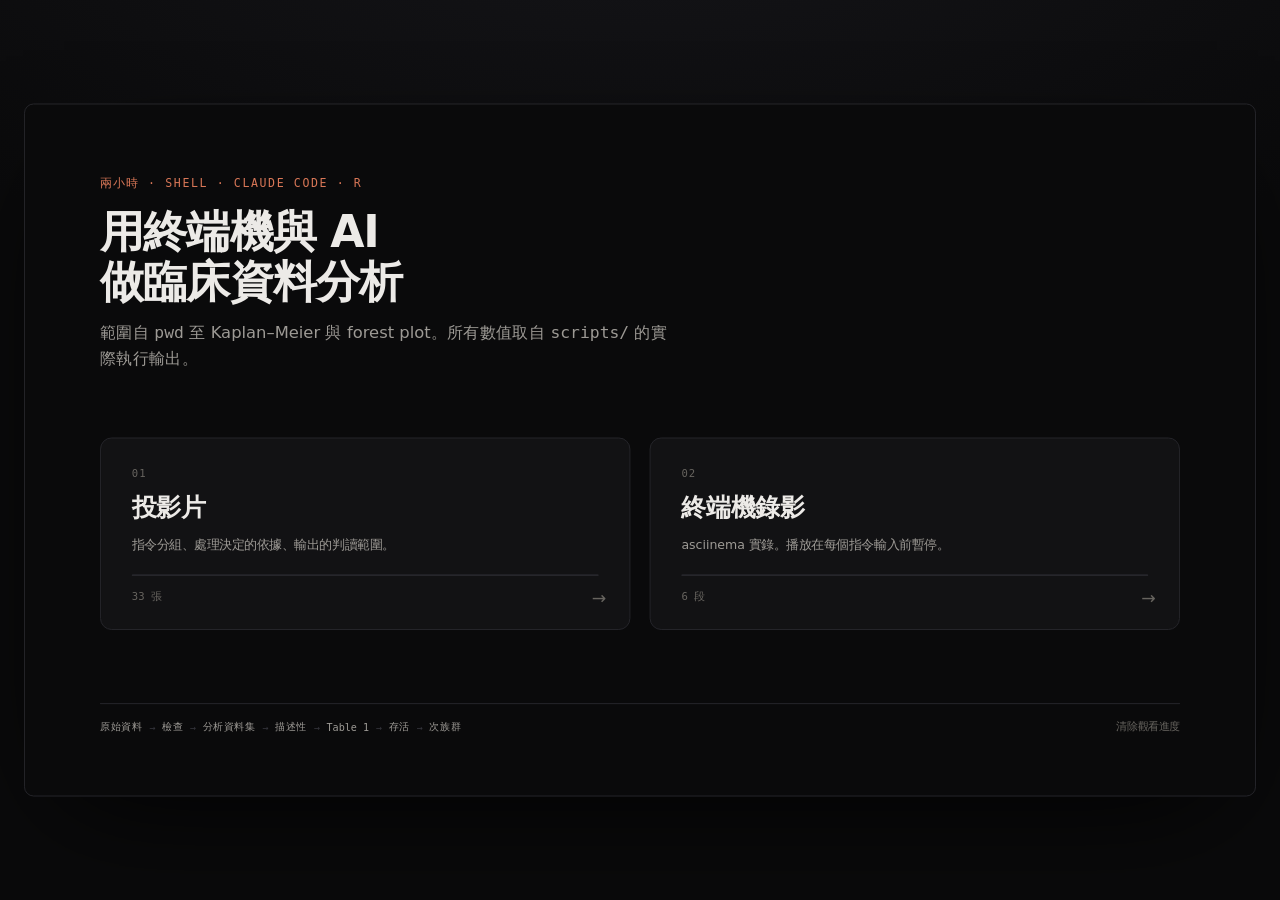
==== site/index.html @ a5fb6a9d "兩小時課程：用終端機與 AI 做臨床資料分析 站台有兩個入口，觀看進度各自存在瀏覽器的 localStorage：  - slides/  33 張投影片，可按 E 就地編輯，改動寫回 assets/" ====
<!doctype html>
<html lang="zh-TW">
<head>
<meta charset="utf-8">
<meta name="viewport" content="width=device-width, initial-scale=1">
<title>用終端機與 AI 做臨床資料分析 · 兩小時課程</title>
<link rel="stylesheet" href="assets/base.css?v=1788102127">
<style>
  .home { position: absolute; inset: 0; padding: 74px 78px 64px; display: flex; flex-direction: column; }
  .home header { flex: 0 0 auto; }
  .home .kicker { font-family: var(--mono); font-size: 12px; letter-spacing: .14em;
                  text-transform: uppercase; color: var(--accent); }
  .home h1 { font-size: 46px; line-height: 1.12; font-weight: 600; letter-spacing: -.025em;
             margin: 16px 0 14px; max-width: 20ch; }
  .home .sub { font-size: 17px; line-height: 1.6; color: var(--ink-2); max-width: 56ch; margin: 0; }

  .cards { flex: 1 1 auto; display: grid; grid-template-columns: 1fr 1fr; gap: 20px;
           align-content: center; margin: 0 0 8px; }
  .card { display: block; position: relative; padding: 30px 32px 26px;
          border: 1px solid var(--hair); border-radius: 12px; background: var(--panel);
          transition: border-color .18s, background .18s, transform .18s; }
  .card:hover { border-color: var(--hair-2); background: var(--panel-2); transform: translateY(-2px); }
  .card:hover .go { color: var(--accent); }
  .card .n { font-family: var(--mono); font-size: 11px; color: var(--ink-3); letter-spacing: .1em; }
  .card h2 { font-size: 26px; font-weight: 600; letter-spacing: -.015em; margin: 12px 0 10px; }
  .card p { font-size: 13px; line-height: 1.65; color: var(--ink-2); margin: 0 0 20px; }
  .card .meta { display: flex; align-items: center; gap: 10px; font-family: var(--mono);
                font-size: 11px; color: var(--ink-3); }
  .card .resume { color: var(--accent); }
  .card .go { position: absolute; right: 24px; bottom: 22px; font-size: 18px;
              color: var(--ink-3); transition: color .18s; }
  .card .bar { height: 2px; background: var(--hair); border-radius: 2px; margin-bottom: 14px; overflow: hidden; }
  .card .bar i { display: block; height: 100%; width: 0; background: var(--accent); }

  .home footer { flex: 0 0 auto; display: flex; justify-content: space-between;
                 align-items: flex-end; font-size: 12px; color: var(--ink-3);
                 border-top: 1px solid var(--hair); padding-top: 16px; }
  .home footer .reset { font-family: var(--mono); cursor: pointer; border: 0; background: none;
                        color: var(--ink-3); font-size: 11px; padding: 0; }
  .home footer .reset:hover { color: var(--accent); }
  .flow { display: flex; align-items: center; gap: 7px; font-family: var(--mono);
          font-size: 10.5px; color: var(--ink-3); flex-wrap: wrap; }
  .flow span.s { color: var(--ink-2); }
  .flow span.a { color: var(--hair-2); }
</style>
</head>
<body>
<div class="stage-wrap">
  <div class="stage" id="stage">
    <div class="home">
      <header>
        <div class="kicker">兩小時 · shell · Claude Code · R</div>
        <h1>用終端機與 AI<br>做臨床資料分析</h1>
        <p class="sub">範圍自 <code>pwd</code> 至 Kaplan–Meier 與 forest plot。所有數值取自 <code>scripts/</code> 的實際執行輸出。</p>
      </header>

      <div class="cards">
        <a class="card" href="slides/" id="c-slides">
          <div class="n">01</div>
          <h2>投影片</h2>
          <p>指令分組、處理決定的依據、輸出的判讀範圍。</p>
          <div class="bar"><i id="b-slides"></i></div>
          <div class="meta"><span id="m-slides">33 張</span></div>
          <div class="go">→</div>
        </a>


        <a class="card" href="cast/" id="c-cast">
          <div class="n">02</div>
          <h2>終端機錄影</h2>
          <p>asciinema 實錄。播放在每個指令輸入前暫停。</p>
          <div class="bar"><i id="b-cast"></i></div>
          <div class="meta"><span id="m-cast">6 段</span></div>
          <div class="go">→</div>
        </a>
      </div>

      <footer>
        <div class="flow">
          <span class="s">原始資料</span><span class="a">→</span>
          <span class="s">檢查</span><span class="a">→</span>
          <span class="s">分析資料集</span><span class="a">→</span>
          <span class="s">描述性</span><span class="a">→</span>
          <span class="s">Table 1</span><span class="a">→</span>
          <span class="s">存活</span><span class="a">→</span>
          <span class="s">次族群</span>
        </div>
        <button class="reset" id="reset">清除觀看進度</button>
      </footer>
    </div>
  </div>
</div>

<script src="assets/stage.js?v=1788102127"></script>
<script src="assets/slides.js?v=1788102127"></script>
<script src="assets/casts.js?v=1788102127"></script>
<script>
(function () {
  Stage.fit(document.getElementById("stage"));

  var TOTAL = {
    slides: (window.SLIDES && SLIDES.length) || 0,
    cast:   (window.CASTS && CASTS.length) || 0
  };
  var LABEL = { slides: "張", cast: "段" };

  function paint(key) {
    var p = Stage.Progress(key).read();
    var total = TOTAL[key];
    document.getElementById("m-" + key).textContent = total + " " + LABEL[key];
    if (!p || total === 0) return;
    var pct = Math.min(100, ((p.i + 1) / total) * 100);
    document.getElementById("b-" + key).style.width = pct.toFixed(1) + "%";
    var where = key === "slides"
      ? "第 " + (p.i + 1) + " 張"
      : ((CASTS && CASTS[p.i]) ? CASTS[p.i].id : "第 " + (p.i + 1) + " 段");
    document.getElementById("m-" + key).innerHTML =
      total + " " + LABEL[key] +
      ' <span class="resume">· 續看 ' + where + '（' + Stage.ago(p.t) + '）</span>';
  }
  paint("slides"); paint("cast");

  document.getElementById("reset").addEventListener("click", function (e) {
    e.preventDefault();
    Stage.Progress("slides").clear();
    Stage.Progress("cast").clear();
    location.reload();
  });

  document.addEventListener("keydown", function (e) {
    if (e.key === "1") location.href = "slides/";
    if (e.key === "2") location.href = "cast/";
  });
})();
</script>
</body>
</html>
---- site/assets/base.css ----
/* base.css — 全站共用：設計 token、16:9 舞台、chrome
   暗底 + 單一強調色。除了強調色與終端機語法，其餘一律灰階。 */

:root {
  --bg:      #0a0a0b;
  --panel:   #121214;
  --panel-2: #17171a;
  --hair:    #26262b;
  --hair-2:  #35353c;
  --ink:     #eceae7;
  --ink-2:   #9d9a95;
  --ink-3:   #67645f;
  --accent:  #d97757;
  --accent-d:#8a4529;

  --sans: "PingFang TC", "Noto Sans TC", "Hiragino Sans", -apple-system,
          BlinkMacSystemFont, "Segoe UI", system-ui, sans-serif;
  --mono: "SF Mono", "JetBrains Mono", "Menlo", ui-monospace, monospace;

  --stage-w: 1280px;
  --stage-h: 720px;
}

* { box-sizing: border-box; }

html, body {
  margin: 0; height: 100%;
  background: var(--bg);
  color: var(--ink);
  font-family: var(--sans);
  -webkit-font-smoothing: antialiased;
  overflow: hidden;
}

a { color: inherit; text-decoration: none; }
::selection { background: var(--accent-d); color: #fff; }

/* ---------- 16:9 舞台 ----------------------------------------------------
   內容一律在 1280x720 的座標系裡排版，再整體縮放去貼合視窗。
   投影片與 demo 因此在任何螢幕上都長得一模一樣。 */
.stage-wrap {
  position: fixed; inset: 0;
  display: grid; place-items: center;
  background:
    radial-gradient(120% 90% at 50% -20%, #16161a 0%, var(--bg) 62%);
}
.stage {
  width: var(--stage-w); height: var(--stage-h);
  position: relative; overflow: hidden;
  transform: scale(var(--scale, 1));
  transform-origin: center center;
  background: var(--bg);
  border: 1px solid var(--hair);
  border-radius: 10px;
  box-shadow: 0 40px 120px -40px #000;
}

/* ---------- chrome：左上返回、右上控制、底部進度 ------------------------ */
.chrome {
  position: absolute; z-index: 40;
  font-size: 12px; letter-spacing: .04em;
  color: var(--ink-3);
}
.home-link {
  left: 18px; top: 16px;
  display: inline-flex; align-items: center; gap: 7px;
  padding: 5px 11px 5px 8px;
  border: 1px solid var(--hair); border-radius: 999px;
  background: rgba(18,18,20,.7); backdrop-filter: blur(6px);
  transition: color .15s, border-color .15s;
}
.home-link:hover { color: var(--ink); border-color: var(--hair-2); }

.counter {
  right: 18px; top: 16px;
  font-family: var(--mono); font-size: 11px;
  color: var(--ink-3);
}
.counter b { color: var(--ink-2); font-weight: 500; }

.progress {
  left: 0; right: 0; bottom: 0; height: 2px;
  background: var(--hair);
}
.progress .fill {
  height: 100%; width: 0;
  background: var(--accent);
  transition: width .3s cubic-bezier(.4,0,.2,1);
}

.hint {
  left: 50%; bottom: 14px; transform: translateX(-50%);
  font-size: 11px; color: var(--ink-3);
  opacity: 0; transition: opacity .3s;
  pointer-events: none;
}
.stage:hover .hint { opacity: 1; }
kbd {
  font-family: var(--mono); font-size: 10px;
  padding: 1px 5px; margin: 0 1px;
  border: 1px solid var(--hair-2); border-radius: 4px;
  color: var(--ink-2);
}

/* ---------- 通用排版 ----------------------------------------------------- */
.eyebrow {
  font-size: 12px; letter-spacing: .16em; text-transform: uppercase;
  color: var(--accent); margin-bottom: 18px;
}
h1.display {
  font-size: 62px; line-height: 1.08; font-weight: 600;
  letter-spacing: -.02em; margin: 0 0 22px;
}
h2.head {
  font-size: 38px; line-height: 1.2; font-weight: 600;
  letter-spacing: -.015em; margin: 0 0 20px;
}
p.lede {
  font-size: 19px; line-height: 1.65; color: var(--ink-2);
  max-width: 62ch; margin: 0 0 20px;
}
.muted { color: var(--ink-3); }
b, strong { font-weight: 600; color: var(--ink); }
em.hl { font-style: normal; color: var(--accent); }

code, .mono { font-family: var(--mono); }
.tag {
  display: inline-block; font-family: var(--mono); font-size: 11px;
  padding: 2px 8px; border: 1px solid var(--hair-2); border-radius: 999px;
  color: var(--ink-2);
}

/* ---------- 就地編輯 ---------------------------------------------------- */
.editable { outline: 1px dashed var(--hair-2); outline-offset: 3px; border-radius: 3px; }
.editable:hover { outline-color: var(--accent); cursor: text; }
.editable:focus { outline: 1px solid var(--accent); outline-offset: 3px;
                  background: rgba(217,119,87,.06); }
body.editing [data-step] { opacity: 1 !important; transform: none !important; }

#edit-badge {
  position: absolute; left: 50%; top: 16px; transform: translateX(-50%);
  z-index: 60; font-family: var(--mono); font-size: 11px; color: var(--accent);
  background: var(--panel); border: 1px solid var(--accent); border-radius: 999px;
  padding: 5px 14px; opacity: 0; transition: opacity .2s; pointer-events: none;
}
#edit-badge.on { opacity: 1; }
#edit-badge .k { color: var(--ink-3); margin-left: 8px; }

#export-box {
  position: absolute; inset: 0; z-index: 90; display: none;
  background: rgba(10,10,11,.94); padding: 60px 80px;
  flex-direction: column; gap: 12px;
}
#export-box.on { display: flex; }
#export-box h3 { margin: 0; font-size: 17px; font-weight: 600; }
#export-box p { margin: 0; font-size: 12.5px; color: var(--ink-2); line-height: 1.7; }
#export-box code { color: var(--accent); }
#export-box textarea {
  flex: 1; width: 100%; resize: none;
  font-family: var(--mono); font-size: 11.5px; line-height: 1.6;
  background: var(--panel); color: var(--ink-2);
  border: 1px solid var(--hair-2); border-radius: 8px; padding: 14px;
}
#export-box .row { display: flex; gap: 10px; }
#export-box button {
  font-family: var(--mono); font-size: 11px; color: var(--ink-2);
  background: var(--panel); border: 1px solid var(--hair-2); border-radius: 6px;
  padding: 7px 14px; cursor: pointer;
}
#export-box button:hover { color: var(--ink); border-color: var(--accent); }
#export-box .status { font-family: var(--mono); font-size: 11.5px; color: var(--ink-2);
                      border: 1px solid var(--hair-2); border-radius: 6px; padding: 8px 12px; }
#export-box .status.ok   { color: var(--accent); border-color: var(--accent); }
#export-box .status.warn { color: var(--ink-2); border-color: var(--hair-2); }
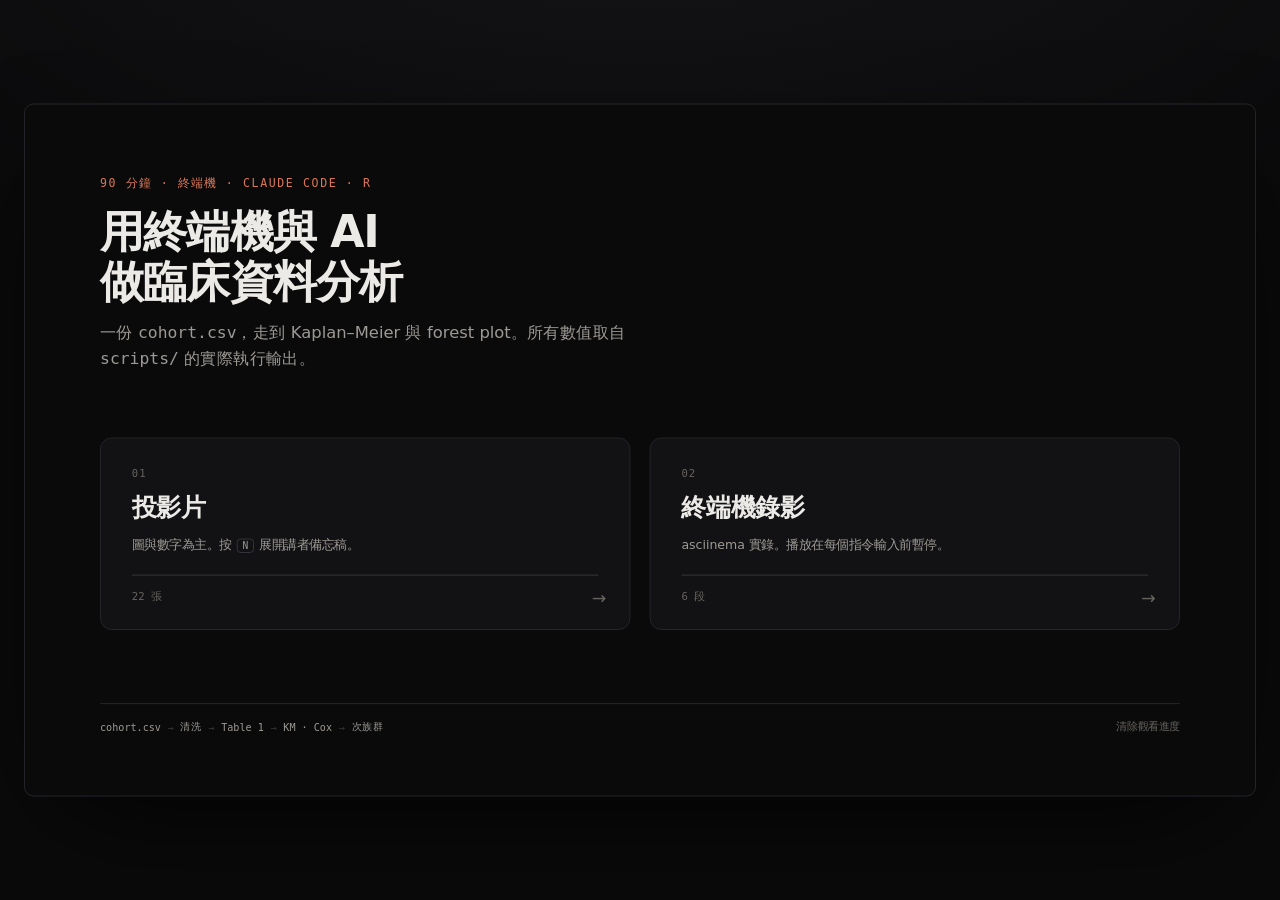
==== commit 27a6d112: "投影片改為極簡＋講者備忘稿，33 張收成 22 張 原本每張投影片是三四條完整句子，等於用投影片寫論文，講者只能照唸。 改為一張放一個圖或一組數字，論述移到備忘稿——按 N 展開，只有講者看得到。  " ====
--- a/site/index.html
+++ b/site/index.html
@@ -3,7 +3,7 @@
 <head>
 <meta charset="utf-8">
 <meta name="viewport" content="width=device-width, initial-scale=1">
-<title>用終端機與 AI 做臨床資料分析 · 兩小時課程</title>
+<title>用終端機與 AI 做臨床資料分析 · 90 分鐘</title>
 <link rel="stylesheet" href="assets/base.css?v=1788102127">
 <style>
   .home { position: absolute; inset: 0; padding: 74px 78px 64px; display: flex; flex-direction: column; }
@@ -49,18 +49,18 @@
   <div class="stage" id="stage">
     <div class="home">
       <header>
-        <div class="kicker">兩小時 · shell · Claude Code · R</div>
+        <div class="kicker">90 分鐘 · 終端機 · Claude Code · R</div>
         <h1>用終端機與 AI<br>做臨床資料分析</h1>
-        <p class="sub">範圍自 <code>pwd</code> 至 Kaplan–Meier 與 forest plot。所有數值取自 <code>scripts/</code> 的實際執行輸出。</p>
+        <p class="sub">一份 <code>cohort.csv</code>，走到 Kaplan–Meier 與 forest plot。所有數值取自 <code>scripts/</code> 的實際執行輸出。</p>
       </header>
 
       <div class="cards">
         <a class="card" href="slides/" id="c-slides">
           <div class="n">01</div>
           <h2>投影片</h2>
-          <p>指令分組、處理決定的依據、輸出的判讀範圍。</p>
+          <p>圖與數字為主。按 <kbd>N</kbd> 展開講者備忘稿。</p>
           <div class="bar"><i id="b-slides"></i></div>
-          <div class="meta"><span id="m-slides">33 張</span></div>
+          <div class="meta"><span id="m-slides">22 張</span></div>
           <div class="go">→</div>
         </a>
 
@@ -70,19 +70,17 @@
           <h2>終端機錄影</h2>
           <p>asciinema 實錄。播放在每個指令輸入前暫停。</p>
           <div class="bar"><i id="b-cast"></i></div>
-          <div class="meta"><span id="m-cast">6 段</span></div>
+          <div class="meta"><span id="m-cast">4 段</span></div>
           <div class="go">→</div>
         </a>
       </div>
 
       <footer>
         <div class="flow">
-          <span class="s">原始資料</span><span class="a">→</span>
-          <span class="s">檢查</span><span class="a">→</span>
-          <span class="s">分析資料集</span><span class="a">→</span>
-          <span class="s">描述性</span><span class="a">→</span>
+          <span class="s">cohort.csv</span><span class="a">→</span>
+          <span class="s">清洗</span><span class="a">→</span>
           <span class="s">Table 1</span><span class="a">→</span>
-          <span class="s">存活</span><span class="a">→</span>
+          <span class="s">KM · Cox</span><span class="a">→</span>
           <span class="s">次族群</span>
         </div>
         <button class="reset" id="reset">清除觀看進度</button>
